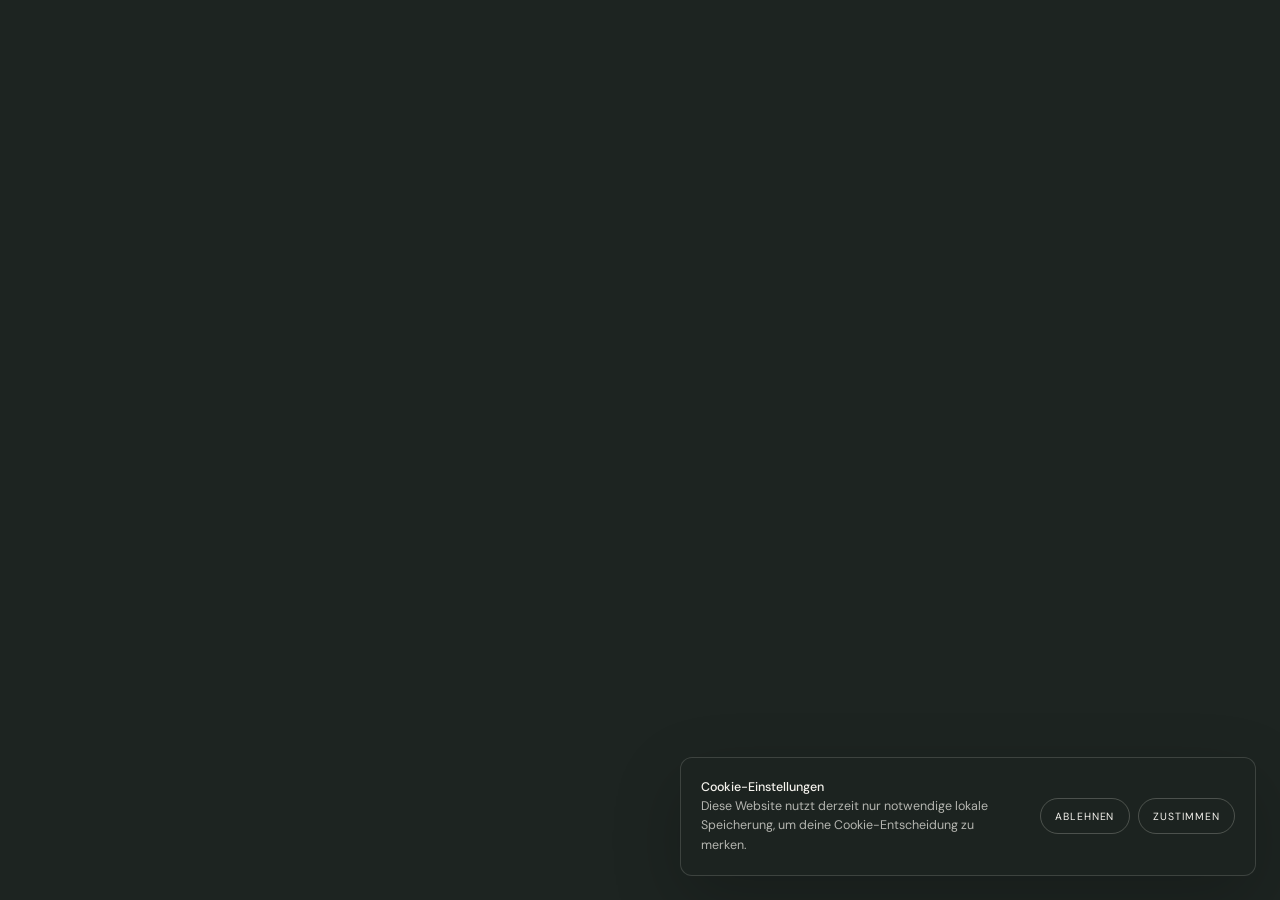
==== index.html @ 91ee0b0b "Publish complete pappenberg.io site" ====
<!DOCTYPE html>
<html lang="de">
<head>
  <meta charset="UTF-8">
  <meta name="viewport" content="width=device-width, initial-scale=1.0">
  <title>Webdesign &amp; digitale Betreuung in Nordhausen | Pappenberg.io</title>
  <meta name="description" content="Stefan Pappenberg unterstützt Unternehmen, Vereine und Selbstständige mit Webdesign, Websitepflege, Gestaltung, Social Media und digitalen Prozessen in Nordhausen und deutschlandweit.">
  <meta name="author" content="Stefan Pappenberg">
  <meta name="robots" content="index, follow, max-image-preview:large, max-snippet:-1, max-video-preview:-1">
  <meta name="theme-color" content="#1d2421">
  <meta name="color-scheme" content="dark">
  <meta name="geo.region" content="DE-TH">
  <meta name="geo.placename" content="Nordhausen">
  <meta name="ICBM" content="51.5056,10.7938">

  <link rel="canonical" href="https://pappenberg.io/">
  <link rel="alternate" hreflang="de-DE" href="https://pappenberg.io/">
  <link rel="alternate" hreflang="x-default" href="https://pappenberg.io/">
  <link rel="icon" href="data:image/svg+xml,%3Csvg xmlns='http://www.w3.org/2000/svg' viewBox='0 0 64 64'%3E%3Crect width='64' height='64' rx='14' fill='%231d2421'/%3E%3Ctext x='32' y='43' text-anchor='middle' font-family='Arial,sans-serif' font-size='31' font-weight='500' fill='%2378a18c'%3E.io%3C/text%3E%3C/svg%3E">

  <meta property="og:type" content="website">
  <meta property="og:url" content="https://pappenberg.io/">
  <meta property="og:title" content="Webdesign &amp; digitale Betreuung in Nordhausen | Pappenberg.io">
  <meta property="og:description" content="Persönliche Unterstützung für Webdesign, Websitepflege, Gestaltung, Social Media und digitale Prozesse.">
  <meta property="og:site_name" content="Pappenberg.io">
  <meta property="og:locale" content="de_DE">

  <meta name="twitter:card" content="summary">
  <meta name="twitter:title" content="Webdesign &amp; digitale Betreuung in Nordhausen | Pappenberg.io">
  <meta name="twitter:description" content="Persönliche Unterstützung für Webdesign, Websitepflege, Gestaltung, Social Media und digitale Prozesse.">

  <script type="application/ld+json">
  {
    "@context": "https://schema.org",
    "@graph": [
      {
        "@type": "WebSite",
        "@id": "https://pappenberg.io/#website",
        "url": "https://pappenberg.io/",
        "name": "Pappenberg.io",
        "alternateName": "Stefan Pappenberg",
        "inLanguage": "de-DE"
      },
      {
        "@type": "ProfessionalService",
        "@id": "https://pappenberg.io/#business",
        "name": "Pappenberg.io",
        "url": "https://pappenberg.io/",
        "email": "stefan.pappenberg@gmail.com",
        "founder": {
          "@type": "Person",
          "name": "Stefan Pappenberg"
        },
        "address": {
          "@type": "PostalAddress",
          "addressLocality": "Nordhausen",
          "addressRegion": "Thüringen",
          "postalCode": "99734",
          "addressCountry": "DE"
        },
        "areaServed": [
          {
            "@type": "City",
            "name": "Nordhausen"
          },
          {
            "@type": "Country",
            "name": "Deutschland"
          }
        ],
        "knowsAbout": [
          "Webdesign",
          "Websitepflege",
          "Visuelle Gestaltung",
          "Social Media",
          "Digitale Prozesse",
          "KI-Workflows"
        ],
        "description": "Persönliche digitale Betreuung für Unternehmen, Vereine und Selbstständige."
      }
    ]
  }
  </script>
  
  <link rel="preconnect" href="https://fonts.googleapis.com">
  <link rel="preconnect" href="https://fonts.gstatic.com" crossorigin>
  <link href="https://fonts.googleapis.com/css2?family=DM+Sans:ital,opsz,wght@0,9..40,300;0,9..40,400;0,9..40,500&family=Poiret+One&display=swap" rel="stylesheet">
  <link rel="stylesheet" href="tooplate-exhibit-style.css?v=20260718-1008">
   
</head>
<body class="is-intro-loading">
  <div class="page-loader" id="js-page-loader" role="status" aria-live="polite" aria-label="Website lädt">
 <svg class="page-loader__mark" viewBox="0 0 120 120" aria-hidden="true">
<circle class="page-loader__dot" cx="38" cy="78" r="3"/>
<path class="page-loader__stroke" d="M52 78V50"/>
<circle class="page-loader__stroke page-loader__stroke--delay" cx="78" cy="64" r="14"/>
</svg>
    <span class="sr-only">Inhalte werden vorbereitet.</span>
  </div>

  <a class="skip-link" href="#main">Zum Hauptinhalt springen</a>

  <nav class="site-nav" aria-label="Hauptnavigation">
    <div class="nav__bar">
      <a href="index.html" class="nav__wordmark" aria-label="Pappenberg.io Startseite">
        <span class="brand-logo"><span class="brand-pappen">pappenberg</span><span class="brand-dot">.io</span></span>
      </a>
     </div>
    
  </nav>

  <header class="site-hero reveal">
    <div class="hero__content">
      <p class="hero__tag">pappenberg.iO · Nordhausen / Harz</p>
      
      <div class="hero__meta">
        <h1 class="hero__count">Kreative. Marketing. Strategien.</h1>
        <p class="hero__seo-copy">Webdesign, Websitepflege, Gestaltung und digitale Betreuung für Unternehmen, Vereine und Selbstständige.</p>
        <div class="hero__rule" aria-hidden="true"></div>
        <div class="build-progress" role="img" aria-label="Die neue Website befindet sich zu 60 Prozent in Arbeit">
          <span class="build-progress__track">
            <span class="build-progress__fill"></span>
            <span class="build-progress__point build-progress__point--start"></span>
            <span class="build-progress__point build-progress__point--now"></span>
            <span class="build-progress__point build-progress__point--end"></span>
          </span>
          <span class="build-progress__message">60 % · Bis bald.</span>
        </div>
        <div class="intro-contact" id="intro-contact">
          <button class="intro-contact__open" type="button" aria-expanded="false" aria-controls="intro-contact-form">Kontakt</button>
          <form class="intro-contact__form" id="intro-contact-form" hidden novalidate>
            <div class="intro-contact__step is-active" data-contact-step>
              <label for="intro-email">E-Mail</label>
              <div class="intro-contact__line">
                <input id="intro-email" name="email" type="email" autocomplete="email" required>
                <button type="button" data-contact-next aria-label="Weiter">→</button>
              </div>
            </div>
            <div class="intro-contact__step" data-contact-step>
              <label for="intro-name">Name</label>
              <div class="intro-contact__line">
                <input id="intro-name" name="name" type="text" autocomplete="name" required>
                <button type="button" data-contact-next aria-label="Weiter">→</button>
              </div>
            </div>
            <div class="intro-contact__step" data-contact-step>
              <label for="intro-message">Kurztext</label>
              <div class="intro-contact__line">
                <textarea id="intro-message" name="message" rows="1" required></textarea>
                <button type="submit" aria-label="E-Mail vorbereiten">→</button>
              </div>
            </div>
          </form>
        </div>
        <nav class="intro-legal" aria-label="Rechtliches">
          <a href="impressum.html">Impressum</a>
          <a href="datenschutz.html">Datenschutz</a>
        </nav>
        
      </div>
      <div class="hero__actions" aria-label="Primäre Aktionen"></div>
    </div>
  
  </header>

  <main id="main">
      
     
   
  </main>

 

  <div class="cookie-banner" id="js-cookie-banner" role="dialog" aria-live="polite" aria-label="Cookie-Hinweis" hidden>
    <div>
      <p class="cookie-banner__title">Cookie-Einstellungen</p>
      <p>Diese Website nutzt derzeit nur notwendige lokale Speicherung, um deine Cookie-Entscheidung zu merken.</p>
    </div>
    <div class="cookie-banner__actions">
      <button class="btn btn--ghost" type="button" id="js-cookie-decline">Ablehnen</button>
      <button class="btn btn--ghost" type="button" id="js-cookie-accept">Zustimmen</button>
    </div>
  </div>

  
 

  <script src="tooplate-exhibit-script.js?v=20260717-0150"></script>
</body>
</html>
---- tooplate-exhibit-style.css ----
:root {
  --background: #f5f3ee;
  --foreground: #1d2421;
  --primary: #78a18c;
  --muted: rgba(245, 243, 238, .7);
  --border: rgba(245, 243, 238, .22);
  --font: "DM Sans", ui-sans-serif, system-ui, sans-serif;
}

*, *::before, *::after { box-sizing: border-box; }

html {
  min-width: 320px;
  scroll-behavior: smooth;
  background: var(--foreground);
  font-family: var(--font);
  -webkit-font-smoothing: antialiased;
  text-rendering: optimizeLegibility;
}

body {
  min-height: 100vh;
  margin: 0;
  overflow-x: hidden;
  color: var(--background);
  background: var(--foreground);
}

body.is-intro-loading { overflow: hidden; }

a { color: inherit; text-decoration: none; }
button { font: inherit; }

::selection { color: var(--foreground); background: var(--primary); }

:focus-visible {
  outline: 2px solid var(--primary);
  outline-offset: 4px;
}

.sr-only {
  position: absolute;
  width: 1px;
  height: 1px;
  padding: 0;
  margin: -1px;
  overflow: hidden;
  clip: rect(0, 0, 0, 0);
  white-space: nowrap;
  border: 0;
}

.skip-link {
  position: fixed;
  top: 1rem;
  left: 1rem;
  z-index: 2000;
  padding: .75rem 1rem;
  transform: translateY(-180%);
  border-radius: 999px;
  color: var(--foreground);
  background: var(--background);
  font-size: .7rem;
  letter-spacing: .1em;
  text-transform: uppercase;
  transition: transform .2s ease;
}

.skip-link:focus { transform: translateY(0); }

.site-nav {
  position: fixed;
  inset: 0 0 auto;
  z-index: 100;
  color: var(--background);
  transition: background .4s ease, backdrop-filter .4s ease;
}

.site-nav.is-scrolled {
  background: rgba(29, 36, 33, .74);
  backdrop-filter: blur(14px);
  -webkit-backdrop-filter: blur(14px);
}

.nav__bar {
  display: flex;
  align-items: center;
  justify-content: space-between;
  width: min(100%, 1400px);
  min-height: 5.25rem;
  margin-inline: auto;
  padding-inline: clamp(1.5rem, 4vw, 3rem);
}

.brand-logo {
  display: inline-flex;
  align-items: baseline;
  font-family: "Poiret One", var(--font);
  font-size: clamp(1.55rem, 3vw, 2.15rem);
  font-weight: 400;
  line-height: 1;
  letter-spacing: -.055em;
}

.brand-dot {
  color: var(--primary);
  font-family: "DM Sans", ui-sans-serif, system-ui, sans-serif;
  margin-left: .06em;
  font-size: 1em;
  font-weight: 500;
  letter-spacing: .025em;
}

.site-hero {
  position: relative;
  isolation: isolate;
  display: flex;
  align-items: flex-end;
  min-height: max(640px, 100svh);
  overflow: hidden;
  background: #1d2421;
}

.site-hero::before {
  content: "";
  position: absolute;
  inset: 0;
  z-index: -1;
  background:
    linear-gradient(180deg, rgba(8, 14, 12, .17) 0%, rgba(8, 14, 12, .25) 48%, rgba(8, 14, 12, .72) 100%),
    linear-gradient(90deg, rgba(8, 14, 12, .22), transparent 65%);
}

.site-hero::after {
  content: "51.50° N / 10.79° E\A Nordhausen · Harz";
  position: absolute;
  top: 6.5rem;
  right: clamp(1.5rem, 4vw, 3rem);
  color: var(--muted);
  font-size: .68rem;
  line-height: 1.7;
  letter-spacing: .1em;
  text-align: right;
  text-transform: uppercase;
  white-space: pre;
}

.hero__content {
  width: min(100%, 1400px);
  margin-inline: auto;
  padding: 0 clamp(1.5rem, 4vw, 3rem) clamp(4.5rem, 9vh, 6rem);
}

.hero__tag {
  margin: 0 0 1.5rem;
  color: var(--muted);
  font-size: .68rem;
  font-weight: 400;
  letter-spacing: .12em;
  text-transform: uppercase;
}

.hero__meta { display: block; }

.hero__count {
  display: block;
  max-width: 10ch;
  margin: 0;
  color: var(--background);
  font-size: clamp(2.8rem, 7.2vw, 6.3rem);
  font-weight: 300;
  line-height: .98;
  letter-spacing: -.045em;
  text-wrap: balance;
}

.hero__count::first-letter { color: inherit; }

.hero__seo-copy {
  max-width: 38rem;
  margin: 1.25rem 0 0;
  color: rgba(245, 243, 238, .66);
  font-size: clamp(.76rem, 1.2vw, .9rem);
  font-weight: 300;
  line-height: 1.6;
  text-wrap: pretty;
}

.hero__rule {
  width: min(30rem, 70vw);
  height: 1px;
  margin-top: 2rem;
  background: linear-gradient(90deg, var(--primary), var(--border));
}

.build-progress {
  width: min(60vw, 56rem);
  margin-top: 1.15rem;
  opacity: 0;
}

.build-progress__track {
  position: relative;
  display: block;
  width: 100%;
  height: 1px;
  background: rgba(245, 243, 238, .2);
  transform: scaleX(0);
  transform-origin: left center;
}

.build-progress__fill {
  position: absolute;
  inset: 0 auto auto 0;
  width: 60%;
  height: 1px;
  background: var(--primary);
  transform: scaleX(0);
  transform-origin: left center;
}

.build-progress__point {
  position: absolute;
  top: 50%;
  width: 5px;
  height: 5px;
  border: 1px solid rgba(245, 243, 238, .45);
  border-radius: 50%;
  background: #1d2421;
  opacity: 0;
  transform: translate(-50%, -50%) scale(.5);
}

.build-progress__point--start { left: 0; }
.build-progress__point--now {
  left: 60%;
  width: 7px;
  height: 7px;
  border-color: var(--primary);
  background: var(--primary);
  box-shadow: 0 0 0 5px rgba(120, 161, 140, .1);
}
.build-progress__point--end { left: 100%; }

.build-progress__message {
  display: block;
  margin-top: .75rem;
  color: rgba(245, 243, 238, .62);
  font-size: .62rem;
  font-weight: 400;
  letter-spacing: .12em;
  text-align: right;
  text-transform: uppercase;
  opacity: 0;
  transform: translateY(4px);
}

body.is-intro-done .build-progress {
  animation: progress-appear .4s .48s ease forwards;
}

body.is-intro-done .build-progress__track {
  animation: progress-spread .9s .52s cubic-bezier(.22, 1, .36, 1) forwards;
}

body.is-intro-done .build-progress__fill {
  animation: progress-spread .6s 1.18s cubic-bezier(.22, 1, .36, 1) forwards;
}

body.is-intro-done .build-progress__point {
  animation: progress-point .28s 1.2s ease forwards;
}

body.is-intro-done .build-progress__point--now {
  animation: progress-point .28s 1.52s ease forwards, progress-pulse 2.4s 1.9s ease-in-out infinite;
}

body.is-intro-done .build-progress__message {
  animation: progress-message .5s 1.72s ease forwards;
}

@keyframes progress-appear {
  to { opacity: 1; }
}

@keyframes progress-spread {
  to { transform: scaleX(1); }
}

@keyframes progress-point {
  to { opacity: 1; transform: translate(-50%, -50%) scale(1); }
}

@keyframes progress-pulse {
  0%, 100% { box-shadow: 0 0 0 4px rgba(120, 161, 140, .08); }
  50% { box-shadow: 0 0 0 8px rgba(120, 161, 140, .16); }
}

@keyframes progress-message {
  to { opacity: 1; transform: translateY(0); }
}

.intro-contact {
  position: relative;
  width: min(60vw, 56rem);
  min-height: 3.4rem;
  margin-top: 1.25rem;
  opacity: 0;
}

body.is-intro-done .intro-contact {
  animation: progress-appear .45s 2s ease forwards;
}

.intro-contact__open {
  position: absolute;
  top: 0;
  left: 0;
  padding: 0 0 .25rem;
  border: 0;
  border-bottom: 1px solid rgba(245, 243, 238, .35);
  color: rgba(245, 243, 238, .7);
  background: transparent;
  font-size: .62rem;
  letter-spacing: .12em;
  text-transform: uppercase;
  cursor: pointer;
}

.intro-contact__open:hover { color: var(--background); border-color: var(--primary); }
.intro-contact__open[aria-expanded="true"] { display: none; }
.intro-contact__form[hidden] { display: none; }

.intro-contact__form {
  position: absolute;
  top: 0;
  left: 0;
  width: min(25rem, 100%);
  height: 3.4rem;
  padding: .55rem .75rem .45rem;
  overflow: hidden;
  background: transparent;
  transform-origin: left top;
  clip-path: inset(0 100% 100% 0);
}

.intro-contact__form.is-unfolding {
  animation:
    contact-unfold .72s cubic-bezier(.22, 1, .36, 1) forwards,
    contact-background-in .55s ease .72s forwards;
}

.intro-contact__step {
  display: none;
  opacity: 0;
  transform: translateY(6px);
}

.intro-contact__step.is-active {
  display: block;
  animation: contact-step-in .32s ease forwards;
}

.intro-contact__step label {
  display: block;
  margin-bottom: .35rem;
  color: rgba(245, 243, 238, .52);
  font-size: .58rem;
  letter-spacing: .12em;
  text-transform: uppercase;
}

.intro-contact__line {
  display: grid;
  grid-template-columns: minmax(0, 1fr) auto;
  align-items: end;
  gap: .75rem;
  border-bottom: 1px solid rgba(245, 243, 238, .32);
}

.intro-contact input,
.intro-contact textarea {
  width: 100%;
  min-height: 2rem;
  padding: .2rem 0 .45rem;
  border: 0;
  outline: 0;
  color: var(--background);
  background: transparent;
  font: 300 .85rem/1.35 var(--font);
  resize: none;
}

.intro-contact input:focus,
.intro-contact textarea:focus { box-shadow: 0 1px 0 var(--primary); }

.intro-contact__line button {
  position: relative;
  z-index: 2;
  display: grid;
  place-items: center;
  min-width: 44px;
  min-height: 44px;
  margin: -.35rem -.35rem -.15rem 0;
  padding: 0;
  border: 0;
  color: var(--primary);
  background: transparent;
  font-size: 1rem;
  cursor: pointer;
  touch-action: manipulation;
  -webkit-tap-highlight-color: transparent;
}

.intro-contact__line button:active { transform: scale(.9); }

.intro-contact__step.is-invalid .intro-contact__line { border-color: rgba(218, 118, 108, .8); }

@keyframes contact-step-in {
  to { opacity: 1; transform: translateY(0); }
}

@keyframes contact-unfold {
  0% {
    opacity: 1;
    clip-path: inset(0 100% 100% 0);
  }
  55% {
    opacity: 1;
    clip-path: inset(0 0 100% 0);
  }
  100% {
    opacity: 1;
    clip-path: inset(0);
  }
}

@keyframes contact-background-in {
  from { background-color: transparent; }
  to { background-color: #232323; }
}

.intro-legal {
  display: flex;
  gap: 1.25rem;
  margin-top: 1rem;
  color: rgba(245, 243, 238, .42);
  font-size: .55rem;
  letter-spacing: .1em;
  text-transform: uppercase;
  opacity: 0;
}

body.is-intro-done .intro-legal {
  animation: progress-appear .45s 2.15s ease forwards;
}

.intro-legal a:hover { color: var(--background); }

.hero__actions { display: none; }
main { display: none; }

.legal-page {
  min-height: 100vh;
  color: var(--background);
  background: #1d2421;
}

.legal-page .site-nav {
  opacity: 1 !important;
  pointer-events: auto !important;
  background: rgba(29, 36, 33, .9);
  backdrop-filter: blur(14px);
  -webkit-backdrop-filter: blur(14px);
}

.legal-page .legal-nav__back {
  color: rgba(245, 243, 238, .62);
  font-size: .62rem;
  letter-spacing: .12em;
  text-transform: uppercase;
}

.legal-page .legal-nav__back:hover { color: var(--background); }

.legal-page .legal-main {
  display: block;
  width: min(100% - 3rem, 48rem);
  margin-inline: auto;
  padding: 9rem 0 5rem;
}

.legal-eyebrow {
  margin: 0 0 1.25rem;
  color: var(--primary);
  font-size: .65rem;
  letter-spacing: .14em;
  text-transform: uppercase;
}

.legal-main h1 {
  margin: 0 0 4rem;
  font-size: clamp(2.7rem, 8vw, 5rem);
  font-weight: 300;
  line-height: 1;
  letter-spacing: -.045em;
}

.legal-main section {
  padding: 1.75rem 0;
  border-top: 1px solid rgba(245, 243, 238, .14);
}

.legal-main h2 {
  margin: 0 0 .85rem;
  color: var(--background);
  font-size: .72rem;
  font-weight: 500;
  letter-spacing: .1em;
  text-transform: uppercase;
}

.legal-main p {
  margin: 0 0 .8rem;
  color: rgba(245, 243, 238, .68);
  font-size: .9rem;
  font-weight: 300;
  line-height: 1.75;
}

.legal-main p:last-child { margin-bottom: 0; }
.legal-main a {
  color: var(--background);
  text-decoration: underline;
  text-decoration-color: rgba(120, 161, 140, .6);
  text-underline-offset: .2em;
}

.legal-main a:hover { color: var(--primary); }

.legal-footer {
  display: flex;
  justify-content: space-between;
  gap: 1rem;
  margin-top: 3rem;
  padding-top: 1.5rem;
  border-top: 1px solid rgba(245, 243, 238, .14);
  color: rgba(245, 243, 238, .44);
  font-size: .6rem;
  letter-spacing: .1em;
  text-transform: uppercase;
}

.page-loader {
  position: fixed;
  inset: 0;
  z-index: 1200;
  display: grid;
  place-items: center;
  background: #1d2421;
  opacity: 1;
  visibility: visible;
  transition: opacity .55s ease, visibility .55s ease;
}

.page-loader__mark {
  width: clamp(6rem, 18vw, 9rem);
  color: var(--primary);
  filter: drop-shadow(0 0 28px rgba(120, 161, 140, .28));
}

.page-loader__orbit,
.page-loader__stroke {
  fill: none;
  stroke: currentColor;
  stroke-width: 5;
  stroke-linecap: round;
}

.page-loader__orbit { opacity: .25; }

.page-loader__dot {
  fill: currentColor;
  transform-box: fill-box;
  transform-origin: center;
  animation: dot-hops-onto-i 1s linear .08s both;
}

@keyframes dot-hops-onto-i {
  0% { transform: translate(0, 0) scale(1); }
  34% { transform: translate(4px, -13px) scale(1.08, .92); }
  60% { transform: translate(8px, 0) scale(.94, 1.08); }
  79% { transform: translate(12px, -23px) scale(1.08, .92); }
  92% { transform: translate(14px, -38px) scale(.94, 1.08); }
  100% { transform: translate(14px, -36px) scale(1); }
}

body.is-intro-sharpening .page-loader,
body.is-intro-done .page-loader {
  opacity: 0;
  visibility: hidden;
}

body:not(.is-intro-done) .site-nav,
body:not(.is-intro-done) .site-hero { opacity: 0; }

body.is-intro-done .site-nav { animation: enter .8s ease both; }
body.is-intro-done .hero__content { animation: enter .9s .08s ease both; }

@keyframes enter {
  from { opacity: 0; transform: translateY(12px); }
  to { opacity: 1; transform: translateY(0); }
}

.cookie-banner {
  position: fixed;
  z-index: 500;
  right: 1.5rem;
  bottom: 1.5rem;
  display: grid;
  grid-template-columns: minmax(0, 1fr) auto;
  gap: 1.5rem;
  width: min(36rem, calc(100% - 3rem));
  padding: 1.25rem;
  border: 1px solid rgba(245, 243, 238, .15);
  border-radius: .75rem;
  color: var(--background);
  background: rgba(29, 36, 33, .9);
  box-shadow: 0 24px 70px rgba(0, 0, 0, .2);
  backdrop-filter: blur(16px);
}

.cookie-banner[hidden] { display: none; }
.cookie-banner p { margin: 0; font-size: .78rem; line-height: 1.55; color: var(--muted); }
.cookie-banner__title { color: var(--background) !important; font-weight: 500; }
.cookie-banner__actions { display: flex; align-items: center; gap: .5rem; }
.btn {
  padding: .65rem .9rem;
  border: 1px solid var(--border);
  border-radius: 999px;
  color: var(--background);
  background: transparent;
  font-size: .65rem;
  letter-spacing: .09em;
  text-transform: uppercase;
  cursor: pointer;
}
.btn:hover { color: var(--foreground); border-color: var(--primary); background: var(--primary); }

@media (max-width: 640px) {
  .site-hero { background-position: 52% center; }
  .site-hero::after { display: none; }
  .hero__content { padding-bottom: 3.5rem; }
  .hero__count { font-size: clamp(2.7rem, 14vw, 4.4rem); }
  .cookie-banner { grid-template-columns: 1fr; }
  .build-progress { width: 82vw; }
  .intro-contact { width: 82vw; }
}

@media (prefers-reduced-motion: reduce) {
  *, *::before, *::after { scroll-behavior: auto !important; animation: none !important; transition-duration: .01ms !important; }
}
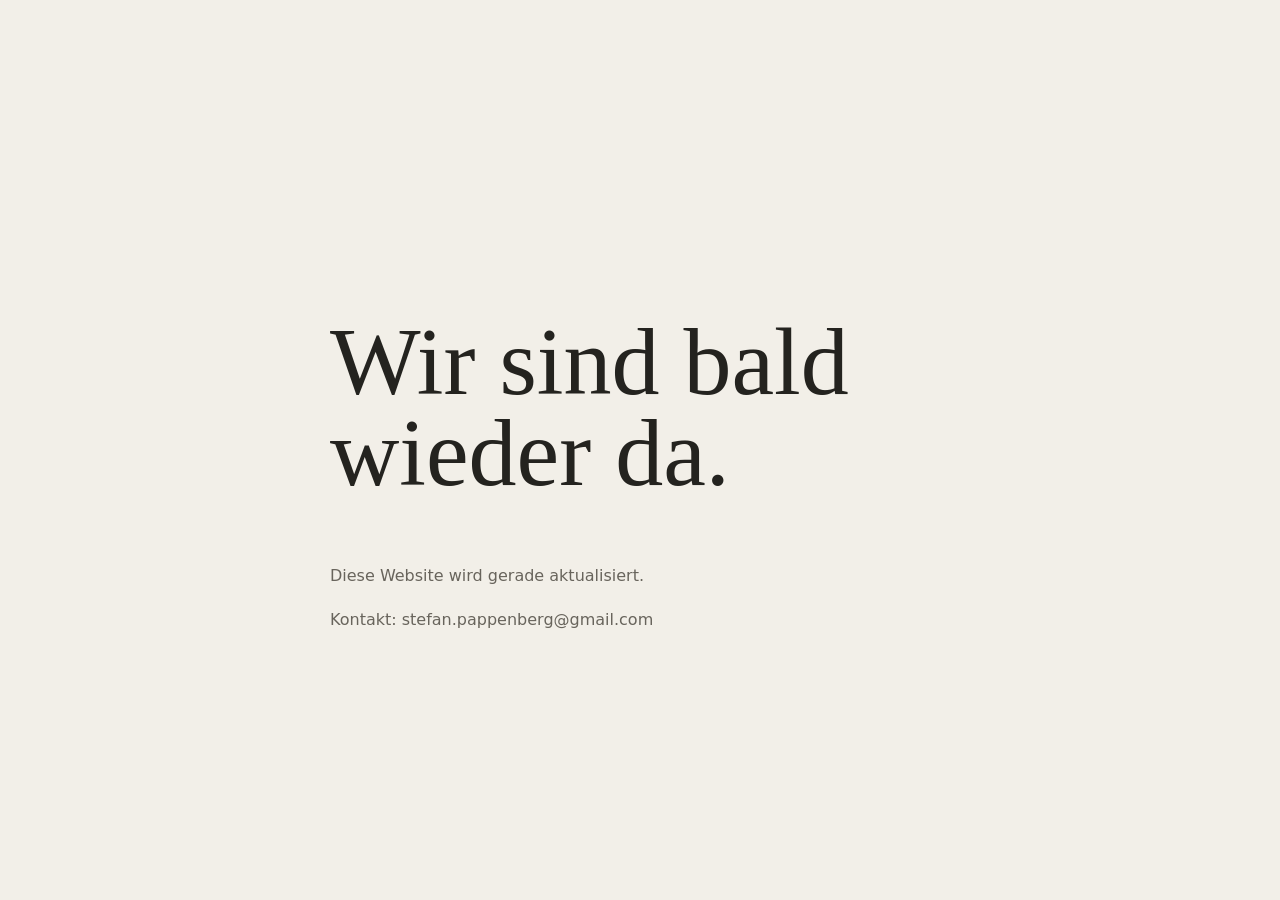
==== commit eb449086: "Startseite umschalten: Wartungsseite" ====
--- a/index.html
+++ b/index.html
@@ -1,190 +1,13 @@
-<!DOCTYPE html>
-<html lang="de">
-<head>
-  <meta charset="UTF-8">
-  <meta name="viewport" content="width=device-width, initial-scale=1.0">
-  <title>Webdesign &amp; digitale Betreuung in Nordhausen | Pappenberg.io</title>
-  <meta name="description" content="Stefan Pappenberg unterstützt Unternehmen, Vereine und Selbstständige mit Webdesign, Websitepflege, Gestaltung, Social Media und digitalen Prozessen in Nordhausen und deutschlandweit.">
-  <meta name="author" content="Stefan Pappenberg">
-  <meta name="robots" content="index, follow, max-image-preview:large, max-snippet:-1, max-video-preview:-1">
-  <meta name="theme-color" content="#1d2421">
-  <meta name="color-scheme" content="dark">
-  <meta name="geo.region" content="DE-TH">
-  <meta name="geo.placename" content="Nordhausen">
-  <meta name="ICBM" content="51.5056,10.7938">
-
-  <link rel="canonical" href="https://pappenberg.io/">
-  <link rel="alternate" hreflang="de-DE" href="https://pappenberg.io/">
-  <link rel="alternate" hreflang="x-default" href="https://pappenberg.io/">
-  <link rel="icon" href="data:image/svg+xml,%3Csvg xmlns='http://www.w3.org/2000/svg' viewBox='0 0 64 64'%3E%3Crect width='64' height='64' rx='14' fill='%231d2421'/%3E%3Ctext x='32' y='43' text-anchor='middle' font-family='Arial,sans-serif' font-size='31' font-weight='500' fill='%2378a18c'%3E.io%3C/text%3E%3C/svg%3E">
-
-  <meta property="og:type" content="website">
-  <meta property="og:url" content="https://pappenberg.io/">
-  <meta property="og:title" content="Webdesign &amp; digitale Betreuung in Nordhausen | Pappenberg.io">
-  <meta property="og:description" content="Persönliche Unterstützung für Webdesign, Websitepflege, Gestaltung, Social Media und digitale Prozesse.">
-  <meta property="og:site_name" content="Pappenberg.io">
-  <meta property="og:locale" content="de_DE">
-
-  <meta name="twitter:card" content="summary">
-  <meta name="twitter:title" content="Webdesign &amp; digitale Betreuung in Nordhausen | Pappenberg.io">
-  <meta name="twitter:description" content="Persönliche Unterstützung für Webdesign, Websitepflege, Gestaltung, Social Media und digitale Prozesse.">
-
-  <script type="application/ld+json">
-  {
-    "@context": "https://schema.org",
-    "@graph": [
-      {
-        "@type": "WebSite",
-        "@id": "https://pappenberg.io/#website",
-        "url": "https://pappenberg.io/",
-        "name": "Pappenberg.io",
-        "alternateName": "Stefan Pappenberg",
-        "inLanguage": "de-DE"
-      },
-      {
-        "@type": "ProfessionalService",
-        "@id": "https://pappenberg.io/#business",
-        "name": "Pappenberg.io",
-        "url": "https://pappenberg.io/",
-        "email": "stefan.pappenberg@gmail.com",
-        "founder": {
-          "@type": "Person",
-          "name": "Stefan Pappenberg"
-        },
-        "address": {
-          "@type": "PostalAddress",
-          "addressLocality": "Nordhausen",
-          "addressRegion": "Thüringen",
-          "postalCode": "99734",
-          "addressCountry": "DE"
-        },
-        "areaServed": [
-          {
-            "@type": "City",
-            "name": "Nordhausen"
-          },
-          {
-            "@type": "Country",
-            "name": "Deutschland"
-          }
-        ],
-        "knowsAbout": [
-          "Webdesign",
-          "Websitepflege",
-          "Visuelle Gestaltung",
-          "Social Media",
-          "Digitale Prozesse",
-          "KI-Workflows"
-        ],
-        "description": "Persönliche digitale Betreuung für Unternehmen, Vereine und Selbstständige."
-      }
-    ]
-  }
-  </script>
-  
-  <link rel="preconnect" href="https://fonts.googleapis.com">
-  <link rel="preconnect" href="https://fonts.gstatic.com" crossorigin>
-  <link href="https://fonts.googleapis.com/css2?family=DM+Sans:ital,opsz,wght@0,9..40,300;0,9..40,400;0,9..40,500&family=Poiret+One&display=swap" rel="stylesheet">
-  <link rel="stylesheet" href="tooplate-exhibit-style.css?v=20260718-1008">
-   
-</head>
-<body class="is-intro-loading">
-  <div class="page-loader" id="js-page-loader" role="status" aria-live="polite" aria-label="Website lädt">
- <svg class="page-loader__mark" viewBox="0 0 120 120" aria-hidden="true">
-<circle class="page-loader__dot" cx="38" cy="78" r="3"/>
-<path class="page-loader__stroke" d="M52 78V50"/>
-<circle class="page-loader__stroke page-loader__stroke--delay" cx="78" cy="64" r="14"/>
-</svg>
-    <span class="sr-only">Inhalte werden vorbereitet.</span>
-  </div>
-
-  <a class="skip-link" href="#main">Zum Hauptinhalt springen</a>
-
-  <nav class="site-nav" aria-label="Hauptnavigation">
-    <div class="nav__bar">
-      <a href="index.html" class="nav__wordmark" aria-label="Pappenberg.io Startseite">
-        <span class="brand-logo"><span class="brand-pappen">pappenberg</span><span class="brand-dot">.io</span></span>
-      </a>
-     </div>
-    
-  </nav>
-
-  <header class="site-hero reveal">
-    <div class="hero__content">
-      <p class="hero__tag">pappenberg.iO · Nordhausen / Harz</p>
-      
-      <div class="hero__meta">
-        <h1 class="hero__count">Kreative. Marketing. Strategien.</h1>
-        <p class="hero__seo-copy">Webdesign, Websitepflege, Gestaltung und digitale Betreuung für Unternehmen, Vereine und Selbstständige.</p>
-        <div class="hero__rule" aria-hidden="true"></div>
-        <div class="build-progress" role="img" aria-label="Die neue Website befindet sich zu 60 Prozent in Arbeit">
-          <span class="build-progress__track">
-            <span class="build-progress__fill"></span>
-            <span class="build-progress__point build-progress__point--start"></span>
-            <span class="build-progress__point build-progress__point--now"></span>
-            <span class="build-progress__point build-progress__point--end"></span>
-          </span>
-          <span class="build-progress__message">60 % · Bis bald.</span>
-        </div>
-        <div class="intro-contact" id="intro-contact">
-          <button class="intro-contact__open" type="button" aria-expanded="false" aria-controls="intro-contact-form">Kontakt</button>
-          <form class="intro-contact__form" id="intro-contact-form" hidden novalidate>
-            <div class="intro-contact__step is-active" data-contact-step>
-              <label for="intro-email">E-Mail</label>
-              <div class="intro-contact__line">
-                <input id="intro-email" name="email" type="email" autocomplete="email" required>
-                <button type="button" data-contact-next aria-label="Weiter">→</button>
-              </div>
-            </div>
-            <div class="intro-contact__step" data-contact-step>
-              <label for="intro-name">Name</label>
-              <div class="intro-contact__line">
-                <input id="intro-name" name="name" type="text" autocomplete="name" required>
-                <button type="button" data-contact-next aria-label="Weiter">→</button>
-              </div>
-            </div>
-            <div class="intro-contact__step" data-contact-step>
-              <label for="intro-message">Kurztext</label>
-              <div class="intro-contact__line">
-                <textarea id="intro-message" name="message" rows="1" required></textarea>
-                <button type="submit" aria-label="E-Mail vorbereiten">→</button>
-              </div>
-            </div>
-          </form>
-        </div>
-        <nav class="intro-legal" aria-label="Rechtliches">
-          <a href="impressum.html">Impressum</a>
-          <a href="datenschutz.html">Datenschutz</a>
-        </nav>
-        
-      </div>
-      <div class="hero__actions" aria-label="Primäre Aktionen"></div>
-    </div>
-  
-  </header>
-
-  <main id="main">
-      
-     
-   
-  </main>
-
- 
-
-  <div class="cookie-banner" id="js-cookie-banner" role="dialog" aria-live="polite" aria-label="Cookie-Hinweis" hidden>
-    <div>
-      <p class="cookie-banner__title">Cookie-Einstellungen</p>
-      <p>Diese Website nutzt derzeit nur notwendige lokale Speicherung, um deine Cookie-Entscheidung zu merken.</p>
-    </div>
-    <div class="cookie-banner__actions">
-      <button class="btn btn--ghost" type="button" id="js-cookie-decline">Ablehnen</button>
-      <button class="btn btn--ghost" type="button" id="js-cookie-accept">Zustimmen</button>
-    </div>
-  </div>
-
-  
- 
-
-  <script src="tooplate-exhibit-script.js?v=20260717-0150"></script>
-</body>
-</html>
+<!doctype html>
+<html lang="de"><head><meta charset="utf-8">
+<meta name="viewport" content="width=device-width,initial-scale=1">
+<meta name="robots" content="noindex">
+<title>Pappenberg.io – Wartung</title>
+<style>
+body{min-height:100vh;margin:0;display:grid;place-items:center;font-family:system-ui;background:#f2efe8;color:#24231f}
+main{width:min(620px,calc(100% - 48px))}
+h1{font:400 clamp(3rem,8vw,6rem)/.95 Georgia,serif}
+p{max-width:44rem;line-height:1.7;color:#68645c}
+</style></head><body><main><h1>Wir sind bald wieder da.</h1>
+<p>Diese Website wird gerade aktualisiert.</p>
+<p>Kontakt: stefan.pappenberg@gmail.com</p></main></body></html>
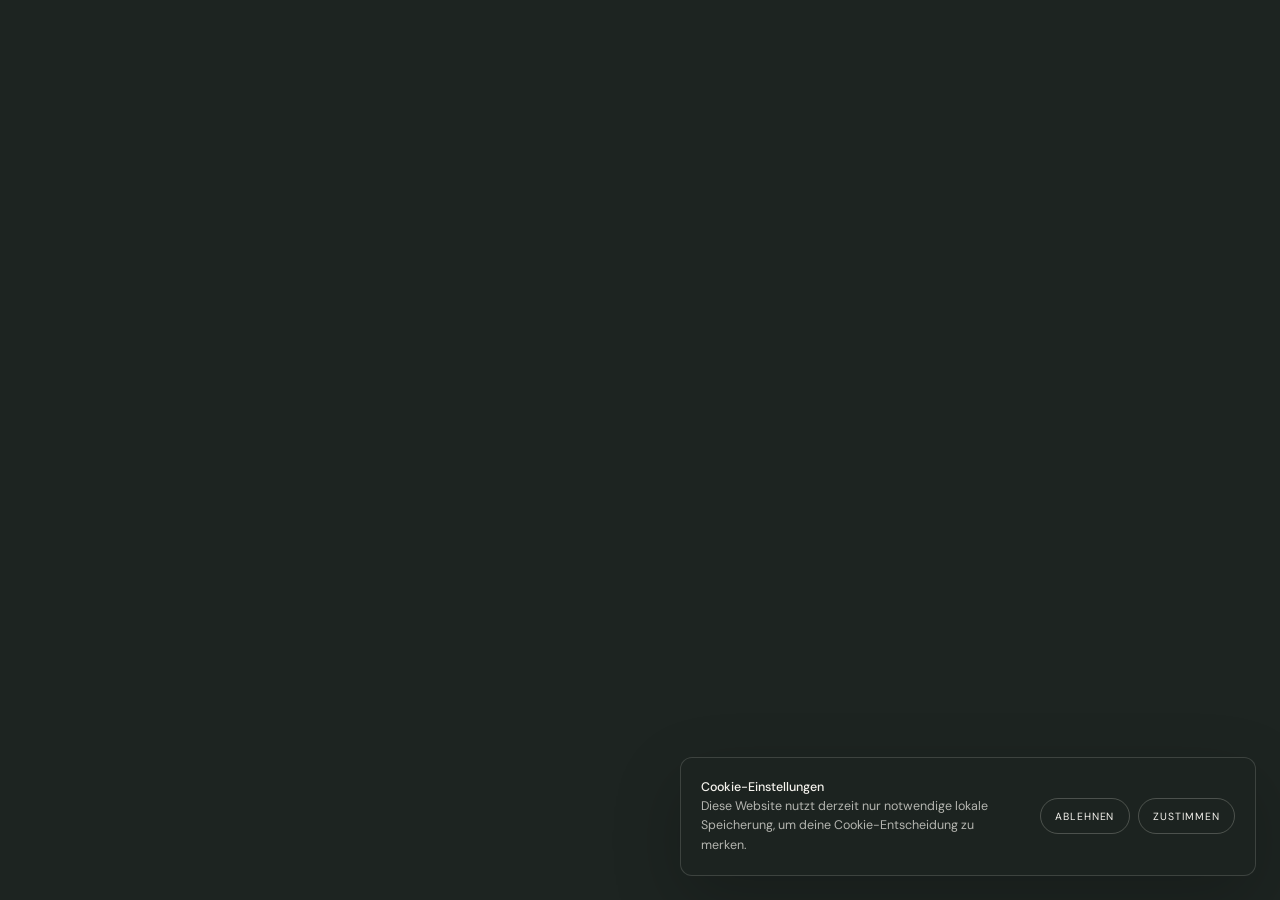
==== commit a8fe651e: "Startseite umschalten: Introseite" ====
--- a/index.html
+++ b/index.html
@@ -1,13 +1,190 @@
-<!doctype html>
-<html lang="de"><head><meta charset="utf-8">
-<meta name="viewport" content="width=device-width,initial-scale=1">
-<meta name="robots" content="noindex">
-<title>Pappenberg.io – Wartung</title>
-<style>
-body{min-height:100vh;margin:0;display:grid;place-items:center;font-family:system-ui;background:#f2efe8;color:#24231f}
-main{width:min(620px,calc(100% - 48px))}
-h1{font:400 clamp(3rem,8vw,6rem)/.95 Georgia,serif}
-p{max-width:44rem;line-height:1.7;color:#68645c}
-</style></head><body><main><h1>Wir sind bald wieder da.</h1>
-<p>Diese Website wird gerade aktualisiert.</p>
-<p>Kontakt: stefan.pappenberg@gmail.com</p></main></body></html>+<!DOCTYPE html>
+<html lang="de">
+<head>
+  <meta charset="UTF-8">
+  <meta name="viewport" content="width=device-width, initial-scale=1.0">
+  <title>Webdesign &amp; digitale Betreuung in Nordhausen | Pappenberg.io</title>
+  <meta name="description" content="Stefan Pappenberg unterstützt Unternehmen, Vereine und Selbstständige mit Webdesign, Websitepflege, Gestaltung, Social Media und digitalen Prozessen in Nordhausen und deutschlandweit.">
+  <meta name="author" content="Stefan Pappenberg">
+  <meta name="robots" content="index, follow, max-image-preview:large, max-snippet:-1, max-video-preview:-1">
+  <meta name="theme-color" content="#1d2421">
+  <meta name="color-scheme" content="dark">
+  <meta name="geo.region" content="DE-TH">
+  <meta name="geo.placename" content="Nordhausen">
+  <meta name="ICBM" content="51.5056,10.7938">
+
+  <link rel="canonical" href="https://pappenberg.io/">
+  <link rel="alternate" hreflang="de-DE" href="https://pappenberg.io/">
+  <link rel="alternate" hreflang="x-default" href="https://pappenberg.io/">
+  <link rel="icon" href="data:image/svg+xml,%3Csvg xmlns='http://www.w3.org/2000/svg' viewBox='0 0 64 64'%3E%3Crect width='64' height='64' rx='14' fill='%231d2421'/%3E%3Ctext x='32' y='43' text-anchor='middle' font-family='Arial,sans-serif' font-size='31' font-weight='500' fill='%2378a18c'%3E.io%3C/text%3E%3C/svg%3E">
+
+  <meta property="og:type" content="website">
+  <meta property="og:url" content="https://pappenberg.io/">
+  <meta property="og:title" content="Webdesign &amp; digitale Betreuung in Nordhausen | Pappenberg.io">
+  <meta property="og:description" content="Persönliche Unterstützung für Webdesign, Websitepflege, Gestaltung, Social Media und digitale Prozesse.">
+  <meta property="og:site_name" content="Pappenberg.io">
+  <meta property="og:locale" content="de_DE">
+
+  <meta name="twitter:card" content="summary">
+  <meta name="twitter:title" content="Webdesign &amp; digitale Betreuung in Nordhausen | Pappenberg.io">
+  <meta name="twitter:description" content="Persönliche Unterstützung für Webdesign, Websitepflege, Gestaltung, Social Media und digitale Prozesse.">
+
+  <script type="application/ld+json">
+  {
+    "@context": "https://schema.org",
+    "@graph": [
+      {
+        "@type": "WebSite",
+        "@id": "https://pappenberg.io/#website",
+        "url": "https://pappenberg.io/",
+        "name": "Pappenberg.io",
+        "alternateName": "Stefan Pappenberg",
+        "inLanguage": "de-DE"
+      },
+      {
+        "@type": "ProfessionalService",
+        "@id": "https://pappenberg.io/#business",
+        "name": "Pappenberg.io",
+        "url": "https://pappenberg.io/",
+        "email": "stefan.pappenberg@gmail.com",
+        "founder": {
+          "@type": "Person",
+          "name": "Stefan Pappenberg"
+        },
+        "address": {
+          "@type": "PostalAddress",
+          "addressLocality": "Nordhausen",
+          "addressRegion": "Thüringen",
+          "postalCode": "99734",
+          "addressCountry": "DE"
+        },
+        "areaServed": [
+          {
+            "@type": "City",
+            "name": "Nordhausen"
+          },
+          {
+            "@type": "Country",
+            "name": "Deutschland"
+          }
+        ],
+        "knowsAbout": [
+          "Webdesign",
+          "Websitepflege",
+          "Visuelle Gestaltung",
+          "Social Media",
+          "Digitale Prozesse",
+          "KI-Workflows"
+        ],
+        "description": "Persönliche digitale Betreuung für Unternehmen, Vereine und Selbstständige."
+      }
+    ]
+  }
+  </script>
+  
+  <link rel="preconnect" href="https://fonts.googleapis.com">
+  <link rel="preconnect" href="https://fonts.gstatic.com" crossorigin>
+  <link href="https://fonts.googleapis.com/css2?family=DM+Sans:ital,opsz,wght@0,9..40,300;0,9..40,400;0,9..40,500&family=Poiret+One&display=swap" rel="stylesheet">
+  <link rel="stylesheet" href="tooplate-exhibit-style.css?v=20260718-1008">
+   
+</head>
+<body class="is-intro-loading">
+  <div class="page-loader" id="js-page-loader" role="status" aria-live="polite" aria-label="Website lädt">
+ <svg class="page-loader__mark" viewBox="0 0 120 120" aria-hidden="true">
+<circle class="page-loader__dot" cx="38" cy="78" r="3"/>
+<path class="page-loader__stroke" d="M52 78V50"/>
+<circle class="page-loader__stroke page-loader__stroke--delay" cx="78" cy="64" r="14"/>
+</svg>
+    <span class="sr-only">Inhalte werden vorbereitet.</span>
+  </div>
+
+  <a class="skip-link" href="#main">Zum Hauptinhalt springen</a>
+
+  <nav class="site-nav" aria-label="Hauptnavigation">
+    <div class="nav__bar">
+      <a href="index.html" class="nav__wordmark" aria-label="Pappenberg.io Startseite">
+        <span class="brand-logo"><span class="brand-pappen">pappenberg</span><span class="brand-dot">.io</span></span>
+      </a>
+     </div>
+    
+  </nav>
+
+  <header class="site-hero reveal">
+    <div class="hero__content">
+      <p class="hero__tag">pappenberg.iO · Nordhausen / Harz</p>
+      
+      <div class="hero__meta">
+        <h1 class="hero__count">Kreative. Marketing. Strategien.</h1>
+        <p class="hero__seo-copy">Webdesign, Websitepflege, Gestaltung und digitale Betreuung für Unternehmen, Vereine und Selbstständige.</p>
+        <div class="hero__rule" aria-hidden="true"></div>
+        <div class="build-progress" role="img" aria-label="Die neue Website befindet sich zu 60 Prozent in Arbeit">
+          <span class="build-progress__track">
+            <span class="build-progress__fill"></span>
+            <span class="build-progress__point build-progress__point--start"></span>
+            <span class="build-progress__point build-progress__point--now"></span>
+            <span class="build-progress__point build-progress__point--end"></span>
+          </span>
+          <span class="build-progress__message">60 % · Bis bald.</span>
+        </div>
+        <div class="intro-contact" id="intro-contact">
+          <button class="intro-contact__open" type="button" aria-expanded="false" aria-controls="intro-contact-form">Kontakt</button>
+          <form class="intro-contact__form" id="intro-contact-form" hidden novalidate>
+            <div class="intro-contact__step is-active" data-contact-step>
+              <label for="intro-email">E-Mail</label>
+              <div class="intro-contact__line">
+                <input id="intro-email" name="email" type="email" autocomplete="email" required>
+                <button type="button" data-contact-next aria-label="Weiter">→</button>
+              </div>
+            </div>
+            <div class="intro-contact__step" data-contact-step>
+              <label for="intro-name">Name</label>
+              <div class="intro-contact__line">
+                <input id="intro-name" name="name" type="text" autocomplete="name" required>
+                <button type="button" data-contact-next aria-label="Weiter">→</button>
+              </div>
+            </div>
+            <div class="intro-contact__step" data-contact-step>
+              <label for="intro-message">Kurztext</label>
+              <div class="intro-contact__line">
+                <textarea id="intro-message" name="message" rows="1" required></textarea>
+                <button type="submit" aria-label="E-Mail vorbereiten">→</button>
+              </div>
+            </div>
+          </form>
+        </div>
+        <nav class="intro-legal" aria-label="Rechtliches">
+          <a href="impressum.html">Impressum</a>
+          <a href="datenschutz.html">Datenschutz</a>
+        </nav>
+        
+      </div>
+      <div class="hero__actions" aria-label="Primäre Aktionen"></div>
+    </div>
+  
+  </header>
+
+  <main id="main">
+      
+     
+   
+  </main>
+
+ 
+
+  <div class="cookie-banner" id="js-cookie-banner" role="dialog" aria-live="polite" aria-label="Cookie-Hinweis" hidden>
+    <div>
+      <p class="cookie-banner__title">Cookie-Einstellungen</p>
+      <p>Diese Website nutzt derzeit nur notwendige lokale Speicherung, um deine Cookie-Entscheidung zu merken.</p>
+    </div>
+    <div class="cookie-banner__actions">
+      <button class="btn btn--ghost" type="button" id="js-cookie-decline">Ablehnen</button>
+      <button class="btn btn--ghost" type="button" id="js-cookie-accept">Zustimmen</button>
+    </div>
+  </div>
+
+  
+ 
+
+  <script src="tooplate-exhibit-script.js?v=20260717-0150"></script>
+</body>
+</html>
--- a/tooplate-exhibit-style.css
+++ b/tooplate-exhibit-style.css
@@ -0,0 +1,662 @@
+:root {
+  --background: #f5f3ee;
+  --foreground: #1d2421;
+  --primary: #78a18c;
+  --muted: rgba(245, 243, 238, .7);
+  --border: rgba(245, 243, 238, .22);
+  --font: "DM Sans", ui-sans-serif, system-ui, sans-serif;
+}
+
+*, *::before, *::after { box-sizing: border-box; }
+
+html {
+  min-width: 320px;
+  scroll-behavior: smooth;
+  background: var(--foreground);
+  font-family: var(--font);
+  -webkit-font-smoothing: antialiased;
+  text-rendering: optimizeLegibility;
+}
+
+body {
+  min-height: 100vh;
+  margin: 0;
+  overflow-x: hidden;
+  color: var(--background);
+  background: var(--foreground);
+}
+
+body.is-intro-loading { overflow: hidden; }
+
+a { color: inherit; text-decoration: none; }
+button { font: inherit; }
+
+::selection { color: var(--foreground); background: var(--primary); }
+
+:focus-visible {
+  outline: 2px solid var(--primary);
+  outline-offset: 4px;
+}
+
+.sr-only {
+  position: absolute;
+  width: 1px;
+  height: 1px;
+  padding: 0;
+  margin: -1px;
+  overflow: hidden;
+  clip: rect(0, 0, 0, 0);
+  white-space: nowrap;
+  border: 0;
+}
+
+.skip-link {
+  position: fixed;
+  top: 1rem;
+  left: 1rem;
+  z-index: 2000;
+  padding: .75rem 1rem;
+  transform: translateY(-180%);
+  border-radius: 999px;
+  color: var(--foreground);
+  background: var(--background);
+  font-size: .7rem;
+  letter-spacing: .1em;
+  text-transform: uppercase;
+  transition: transform .2s ease;
+}
+
+.skip-link:focus { transform: translateY(0); }
+
+.site-nav {
+  position: fixed;
+  inset: 0 0 auto;
+  z-index: 100;
+  color: var(--background);
+  transition: background .4s ease, backdrop-filter .4s ease;
+}
+
+.site-nav.is-scrolled {
+  background: rgba(29, 36, 33, .74);
+  backdrop-filter: blur(14px);
+  -webkit-backdrop-filter: blur(14px);
+}
+
+.nav__bar {
+  display: flex;
+  align-items: center;
+  justify-content: space-between;
+  width: min(100%, 1400px);
+  min-height: 5.25rem;
+  margin-inline: auto;
+  padding-inline: clamp(1.5rem, 4vw, 3rem);
+}
+
+.brand-logo {
+  display: inline-flex;
+  align-items: baseline;
+  font-family: "Poiret One", var(--font);
+  font-size: clamp(1.55rem, 3vw, 2.15rem);
+  font-weight: 400;
+  line-height: 1;
+  letter-spacing: -.055em;
+}
+
+.brand-dot {
+  color: var(--primary);
+  font-family: "DM Sans", ui-sans-serif, system-ui, sans-serif;
+  margin-left: .06em;
+  font-size: 1em;
+  font-weight: 500;
+  letter-spacing: .025em;
+}
+
+.site-hero {
+  position: relative;
+  isolation: isolate;
+  display: flex;
+  align-items: flex-end;
+  min-height: max(640px, 100svh);
+  overflow: hidden;
+  background: #1d2421;
+}
+
+.site-hero::before {
+  content: "";
+  position: absolute;
+  inset: 0;
+  z-index: -1;
+  background:
+    linear-gradient(180deg, rgba(8, 14, 12, .17) 0%, rgba(8, 14, 12, .25) 48%, rgba(8, 14, 12, .72) 100%),
+    linear-gradient(90deg, rgba(8, 14, 12, .22), transparent 65%);
+}
+
+.site-hero::after {
+  content: "51.50° N / 10.79° E\A Nordhausen · Harz";
+  position: absolute;
+  top: 6.5rem;
+  right: clamp(1.5rem, 4vw, 3rem);
+  color: var(--muted);
+  font-size: .68rem;
+  line-height: 1.7;
+  letter-spacing: .1em;
+  text-align: right;
+  text-transform: uppercase;
+  white-space: pre;
+}
+
+.hero__content {
+  width: min(100%, 1400px);
+  margin-inline: auto;
+  padding: 0 clamp(1.5rem, 4vw, 3rem) clamp(4.5rem, 9vh, 6rem);
+}
+
+.hero__tag {
+  margin: 0 0 1.5rem;
+  color: var(--muted);
+  font-size: .68rem;
+  font-weight: 400;
+  letter-spacing: .12em;
+  text-transform: uppercase;
+}
+
+.hero__meta { display: block; }
+
+.hero__count {
+  display: block;
+  max-width: 10ch;
+  margin: 0;
+  color: var(--background);
+  font-size: clamp(2.8rem, 7.2vw, 6.3rem);
+  font-weight: 300;
+  line-height: .98;
+  letter-spacing: -.045em;
+  text-wrap: balance;
+}
+
+.hero__count::first-letter { color: inherit; }
+
+.hero__seo-copy {
+  max-width: 38rem;
+  margin: 1.25rem 0 0;
+  color: rgba(245, 243, 238, .66);
+  font-size: clamp(.76rem, 1.2vw, .9rem);
+  font-weight: 300;
+  line-height: 1.6;
+  text-wrap: pretty;
+}
+
+.hero__rule {
+  width: min(30rem, 70vw);
+  height: 1px;
+  margin-top: 2rem;
+  background: linear-gradient(90deg, var(--primary), var(--border));
+}
+
+.build-progress {
+  width: min(60vw, 56rem);
+  margin-top: 1.15rem;
+  opacity: 0;
+}
+
+.build-progress__track {
+  position: relative;
+  display: block;
+  width: 100%;
+  height: 1px;
+  background: rgba(245, 243, 238, .2);
+  transform: scaleX(0);
+  transform-origin: left center;
+}
+
+.build-progress__fill {
+  position: absolute;
+  inset: 0 auto auto 0;
+  width: 60%;
+  height: 1px;
+  background: var(--primary);
+  transform: scaleX(0);
+  transform-origin: left center;
+}
+
+.build-progress__point {
+  position: absolute;
+  top: 50%;
+  width: 5px;
+  height: 5px;
+  border: 1px solid rgba(245, 243, 238, .45);
+  border-radius: 50%;
+  background: #1d2421;
+  opacity: 0;
+  transform: translate(-50%, -50%) scale(.5);
+}
+
+.build-progress__point--start { left: 0; }
+.build-progress__point--now {
+  left: 60%;
+  width: 7px;
+  height: 7px;
+  border-color: var(--primary);
+  background: var(--primary);
+  box-shadow: 0 0 0 5px rgba(120, 161, 140, .1);
+}
+.build-progress__point--end { left: 100%; }
+
+.build-progress__message {
+  display: block;
+  margin-top: .75rem;
+  color: rgba(245, 243, 238, .62);
+  font-size: .62rem;
+  font-weight: 400;
+  letter-spacing: .12em;
+  text-align: right;
+  text-transform: uppercase;
+  opacity: 0;
+  transform: translateY(4px);
+}
+
+body.is-intro-done .build-progress {
+  animation: progress-appear .4s .48s ease forwards;
+}
+
+body.is-intro-done .build-progress__track {
+  animation: progress-spread .9s .52s cubic-bezier(.22, 1, .36, 1) forwards;
+}
+
+body.is-intro-done .build-progress__fill {
+  animation: progress-spread .6s 1.18s cubic-bezier(.22, 1, .36, 1) forwards;
+}
+
+body.is-intro-done .build-progress__point {
+  animation: progress-point .28s 1.2s ease forwards;
+}
+
+body.is-intro-done .build-progress__point--now {
+  animation: progress-point .28s 1.52s ease forwards, progress-pulse 2.4s 1.9s ease-in-out infinite;
+}
+
+body.is-intro-done .build-progress__message {
+  animation: progress-message .5s 1.72s ease forwards;
+}
+
+@keyframes progress-appear {
+  to { opacity: 1; }
+}
+
+@keyframes progress-spread {
+  to { transform: scaleX(1); }
+}
+
+@keyframes progress-point {
+  to { opacity: 1; transform: translate(-50%, -50%) scale(1); }
+}
+
+@keyframes progress-pulse {
+  0%, 100% { box-shadow: 0 0 0 4px rgba(120, 161, 140, .08); }
+  50% { box-shadow: 0 0 0 8px rgba(120, 161, 140, .16); }
+}
+
+@keyframes progress-message {
+  to { opacity: 1; transform: translateY(0); }
+}
+
+.intro-contact {
+  position: relative;
+  width: min(60vw, 56rem);
+  min-height: 3.4rem;
+  margin-top: 1.25rem;
+  opacity: 0;
+}
+
+body.is-intro-done .intro-contact {
+  animation: progress-appear .45s 2s ease forwards;
+}
+
+.intro-contact__open {
+  position: absolute;
+  top: 0;
+  left: 0;
+  padding: 0 0 .25rem;
+  border: 0;
+  border-bottom: 1px solid rgba(245, 243, 238, .35);
+  color: rgba(245, 243, 238, .7);
+  background: transparent;
+  font-size: .62rem;
+  letter-spacing: .12em;
+  text-transform: uppercase;
+  cursor: pointer;
+}
+
+.intro-contact__open:hover { color: var(--background); border-color: var(--primary); }
+.intro-contact__open[aria-expanded="true"] { display: none; }
+.intro-contact__form[hidden] { display: none; }
+
+.intro-contact__form {
+  position: absolute;
+  top: 0;
+  left: 0;
+  width: min(25rem, 100%);
+  height: 3.4rem;
+  padding: .55rem .75rem .45rem;
+  overflow: hidden;
+  background: transparent;
+  transform-origin: left top;
+  clip-path: inset(0 100% 100% 0);
+}
+
+.intro-contact__form.is-unfolding {
+  animation:
+    contact-unfold .72s cubic-bezier(.22, 1, .36, 1) forwards,
+    contact-background-in .55s ease .72s forwards;
+}
+
+.intro-contact__step {
+  display: none;
+  opacity: 0;
+  transform: translateY(6px);
+}
+
+.intro-contact__step.is-active {
+  display: block;
+  animation: contact-step-in .32s ease forwards;
+}
+
+.intro-contact__step label {
+  display: block;
+  margin-bottom: .35rem;
+  color: rgba(245, 243, 238, .52);
+  font-size: .58rem;
+  letter-spacing: .12em;
+  text-transform: uppercase;
+}
+
+.intro-contact__line {
+  display: grid;
+  grid-template-columns: minmax(0, 1fr) auto;
+  align-items: end;
+  gap: .75rem;
+  border-bottom: 1px solid rgba(245, 243, 238, .32);
+}
+
+.intro-contact input,
+.intro-contact textarea {
+  width: 100%;
+  min-height: 2rem;
+  padding: .2rem 0 .45rem;
+  border: 0;
+  outline: 0;
+  color: var(--background);
+  background: transparent;
+  font: 300 .85rem/1.35 var(--font);
+  resize: none;
+}
+
+.intro-contact input:focus,
+.intro-contact textarea:focus { box-shadow: 0 1px 0 var(--primary); }
+
+.intro-contact__line button {
+  position: relative;
+  z-index: 2;
+  display: grid;
+  place-items: center;
+  min-width: 44px;
+  min-height: 44px;
+  margin: -.35rem -.35rem -.15rem 0;
+  padding: 0;
+  border: 0;
+  color: var(--primary);
+  background: transparent;
+  font-size: 1rem;
+  cursor: pointer;
+  touch-action: manipulation;
+  -webkit-tap-highlight-color: transparent;
+}
+
+.intro-contact__line button:active { transform: scale(.9); }
+
+.intro-contact__step.is-invalid .intro-contact__line { border-color: rgba(218, 118, 108, .8); }
+
+@keyframes contact-step-in {
+  to { opacity: 1; transform: translateY(0); }
+}
+
+@keyframes contact-unfold {
+  0% {
+    opacity: 1;
+    clip-path: inset(0 100% 100% 0);
+  }
+  55% {
+    opacity: 1;
+    clip-path: inset(0 0 100% 0);
+  }
+  100% {
+    opacity: 1;
+    clip-path: inset(0);
+  }
+}
+
+@keyframes contact-background-in {
+  from { background-color: transparent; }
+  to { background-color: #232323; }
+}
+
+.intro-legal {
+  display: flex;
+  gap: 1.25rem;
+  margin-top: 1rem;
+  color: rgba(245, 243, 238, .42);
+  font-size: .55rem;
+  letter-spacing: .1em;
+  text-transform: uppercase;
+  opacity: 0;
+}
+
+body.is-intro-done .intro-legal {
+  animation: progress-appear .45s 2.15s ease forwards;
+}
+
+.intro-legal a:hover { color: var(--background); }
+
+.hero__actions { display: none; }
+main { display: none; }
+
+.legal-page {
+  min-height: 100vh;
+  color: var(--background);
+  background: #1d2421;
+}
+
+.legal-page .site-nav {
+  opacity: 1 !important;
+  pointer-events: auto !important;
+  background: rgba(29, 36, 33, .9);
+  backdrop-filter: blur(14px);
+  -webkit-backdrop-filter: blur(14px);
+}
+
+.legal-page .legal-nav__back {
+  color: rgba(245, 243, 238, .62);
+  font-size: .62rem;
+  letter-spacing: .12em;
+  text-transform: uppercase;
+}
+
+.legal-page .legal-nav__back:hover { color: var(--background); }
+
+.legal-page .legal-main {
+  display: block;
+  width: min(100% - 3rem, 48rem);
+  margin-inline: auto;
+  padding: 9rem 0 5rem;
+}
+
+.legal-eyebrow {
+  margin: 0 0 1.25rem;
+  color: var(--primary);
+  font-size: .65rem;
+  letter-spacing: .14em;
+  text-transform: uppercase;
+}
+
+.legal-main h1 {
+  margin: 0 0 4rem;
+  font-size: clamp(2.7rem, 8vw, 5rem);
+  font-weight: 300;
+  line-height: 1;
+  letter-spacing: -.045em;
+}
+
+.legal-main section {
+  padding: 1.75rem 0;
+  border-top: 1px solid rgba(245, 243, 238, .14);
+}
+
+.legal-main h2 {
+  margin: 0 0 .85rem;
+  color: var(--background);
+  font-size: .72rem;
+  font-weight: 500;
+  letter-spacing: .1em;
+  text-transform: uppercase;
+}
+
+.legal-main p {
+  margin: 0 0 .8rem;
+  color: rgba(245, 243, 238, .68);
+  font-size: .9rem;
+  font-weight: 300;
+  line-height: 1.75;
+}
+
+.legal-main p:last-child { margin-bottom: 0; }
+.legal-main a {
+  color: var(--background);
+  text-decoration: underline;
+  text-decoration-color: rgba(120, 161, 140, .6);
+  text-underline-offset: .2em;
+}
+
+.legal-main a:hover { color: var(--primary); }
+
+.legal-footer {
+  display: flex;
+  justify-content: space-between;
+  gap: 1rem;
+  margin-top: 3rem;
+  padding-top: 1.5rem;
+  border-top: 1px solid rgba(245, 243, 238, .14);
+  color: rgba(245, 243, 238, .44);
+  font-size: .6rem;
+  letter-spacing: .1em;
+  text-transform: uppercase;
+}
+
+.page-loader {
+  position: fixed;
+  inset: 0;
+  z-index: 1200;
+  display: grid;
+  place-items: center;
+  background: #1d2421;
+  opacity: 1;
+  visibility: visible;
+  transition: opacity .55s ease, visibility .55s ease;
+}
+
+.page-loader__mark {
+  width: clamp(6rem, 18vw, 9rem);
+  color: var(--primary);
+  filter: drop-shadow(0 0 28px rgba(120, 161, 140, .28));
+}
+
+.page-loader__orbit,
+.page-loader__stroke {
+  fill: none;
+  stroke: currentColor;
+  stroke-width: 5;
+  stroke-linecap: round;
+}
+
+.page-loader__orbit { opacity: .25; }
+
+.page-loader__dot {
+  fill: currentColor;
+  transform-box: fill-box;
+  transform-origin: center;
+  animation: dot-hops-onto-i 1s linear .08s both;
+}
+
+@keyframes dot-hops-onto-i {
+  0% { transform: translate(0, 0) scale(1); }
+  34% { transform: translate(4px, -13px) scale(1.08, .92); }
+  60% { transform: translate(8px, 0) scale(.94, 1.08); }
+  79% { transform: translate(12px, -23px) scale(1.08, .92); }
+  92% { transform: translate(14px, -38px) scale(.94, 1.08); }
+  100% { transform: translate(14px, -36px) scale(1); }
+}
+
+body.is-intro-sharpening .page-loader,
+body.is-intro-done .page-loader {
+  opacity: 0;
+  visibility: hidden;
+}
+
+body:not(.is-intro-done) .site-nav,
+body:not(.is-intro-done) .site-hero { opacity: 0; }
+
+body.is-intro-done .site-nav { animation: enter .8s ease both; }
+body.is-intro-done .hero__content { animation: enter .9s .08s ease both; }
+
+@keyframes enter {
+  from { opacity: 0; transform: translateY(12px); }
+  to { opacity: 1; transform: translateY(0); }
+}
+
+.cookie-banner {
+  position: fixed;
+  z-index: 500;
+  right: 1.5rem;
+  bottom: 1.5rem;
+  display: grid;
+  grid-template-columns: minmax(0, 1fr) auto;
+  gap: 1.5rem;
+  width: min(36rem, calc(100% - 3rem));
+  padding: 1.25rem;
+  border: 1px solid rgba(245, 243, 238, .15);
+  border-radius: .75rem;
+  color: var(--background);
+  background: rgba(29, 36, 33, .9);
+  box-shadow: 0 24px 70px rgba(0, 0, 0, .2);
+  backdrop-filter: blur(16px);
+}
+
+.cookie-banner[hidden] { display: none; }
+.cookie-banner p { margin: 0; font-size: .78rem; line-height: 1.55; color: var(--muted); }
+.cookie-banner__title { color: var(--background) !important; font-weight: 500; }
+.cookie-banner__actions { display: flex; align-items: center; gap: .5rem; }
+.btn {
+  padding: .65rem .9rem;
+  border: 1px solid var(--border);
+  border-radius: 999px;
+  color: var(--background);
+  background: transparent;
+  font-size: .65rem;
+  letter-spacing: .09em;
+  text-transform: uppercase;
+  cursor: pointer;
+}
+.btn:hover { color: var(--foreground); border-color: var(--primary); background: var(--primary); }
+
+@media (max-width: 640px) {
+  .site-hero { background-position: 52% center; }
+  .site-hero::after { display: none; }
+  .hero__content { padding-bottom: 3.5rem; }
+  .hero__count { font-size: clamp(2.7rem, 14vw, 4.4rem); }
+  .cookie-banner { grid-template-columns: 1fr; }
+  .build-progress { width: 82vw; }
+  .intro-contact { width: 82vw; }
+}
+
+@media (prefers-reduced-motion: reduce) {
+  *, *::before, *::after { scroll-behavior: auto !important; animation: none !important; transition-duration: .01ms !important; }
+}
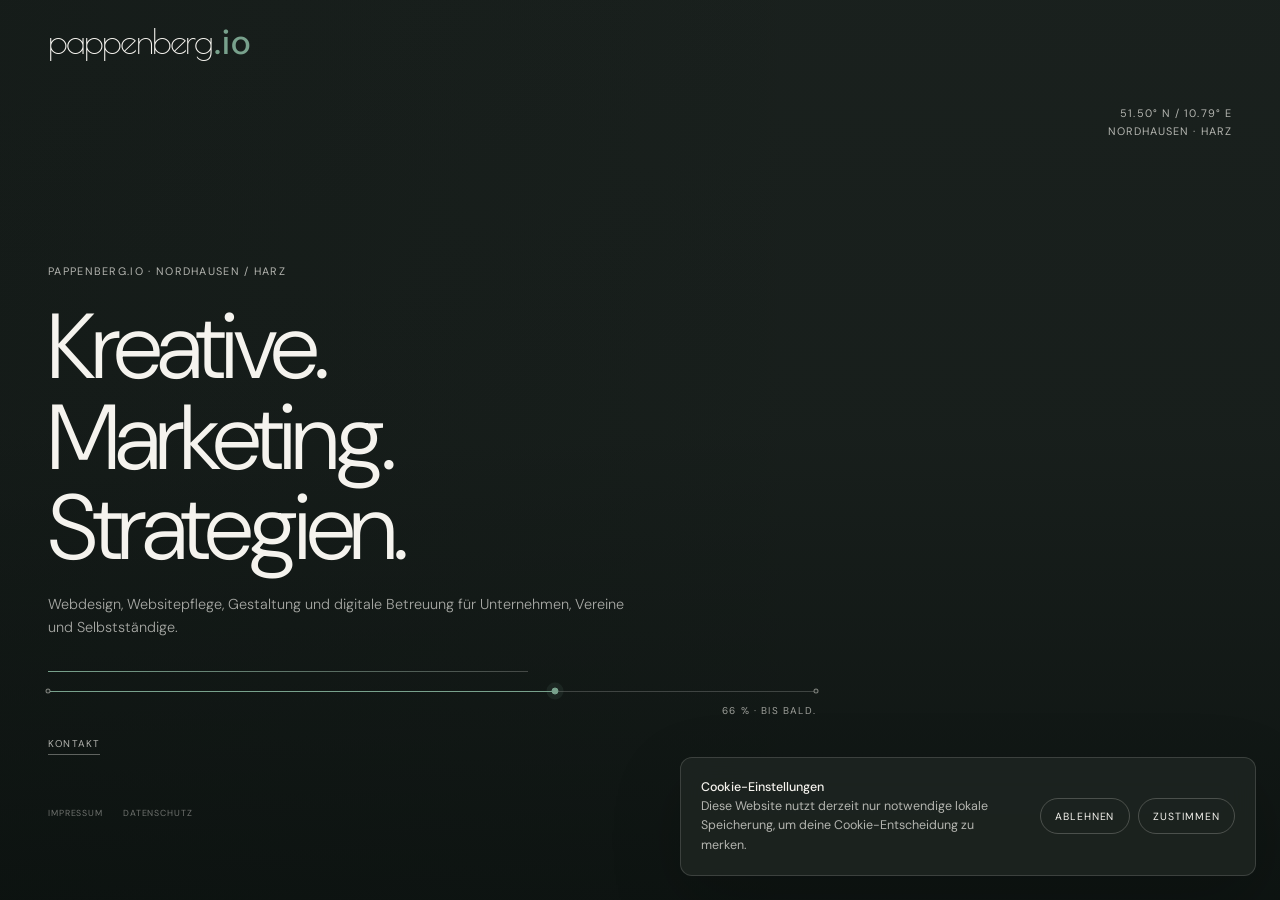
==== commit 4cf888d0: "Startseite umschalten: Introseite" ====
--- a/index.html
+++ b/index.html
@@ -117,14 +117,14 @@
         <h1 class="hero__count">Kreative. Marketing. Strategien.</h1>
         <p class="hero__seo-copy">Webdesign, Websitepflege, Gestaltung und digitale Betreuung für Unternehmen, Vereine und Selbstständige.</p>
         <div class="hero__rule" aria-hidden="true"></div>
-        <div class="build-progress" role="img" aria-label="Die neue Website befindet sich zu 60 Prozent in Arbeit">
+        <div class="build-progress" role="img" aria-label="Die neue Website befindet sich zu 66 Prozent in Arbeit">
           <span class="build-progress__track">
             <span class="build-progress__fill"></span>
             <span class="build-progress__point build-progress__point--start"></span>
             <span class="build-progress__point build-progress__point--now"></span>
             <span class="build-progress__point build-progress__point--end"></span>
           </span>
-          <span class="build-progress__message">60 % · Bis bald.</span>
+          <span class="build-progress__message">66 % · Bis bald.</span>
         </div>
         <div class="intro-contact" id="intro-contact">
           <button class="intro-contact__open" type="button" aria-expanded="false" aria-controls="intro-contact-form">Kontakt</button>
--- a/tooplate-exhibit-style.css
+++ b/tooplate-exhibit-style.css
@@ -212,7 +212,7 @@
 .build-progress__fill {
   position: absolute;
   inset: 0 auto auto 0;
-  width: 60%;
+  width: 66%;
   height: 1px;
   background: var(--primary);
   transform: scaleX(0);
@@ -233,7 +233,7 @@
 
 .build-progress__point--start { left: 0; }
 .build-progress__point--now {
-  left: 60%;
+  left: 66%;
   width: 7px;
   height: 7px;
   border-color: var(--primary);
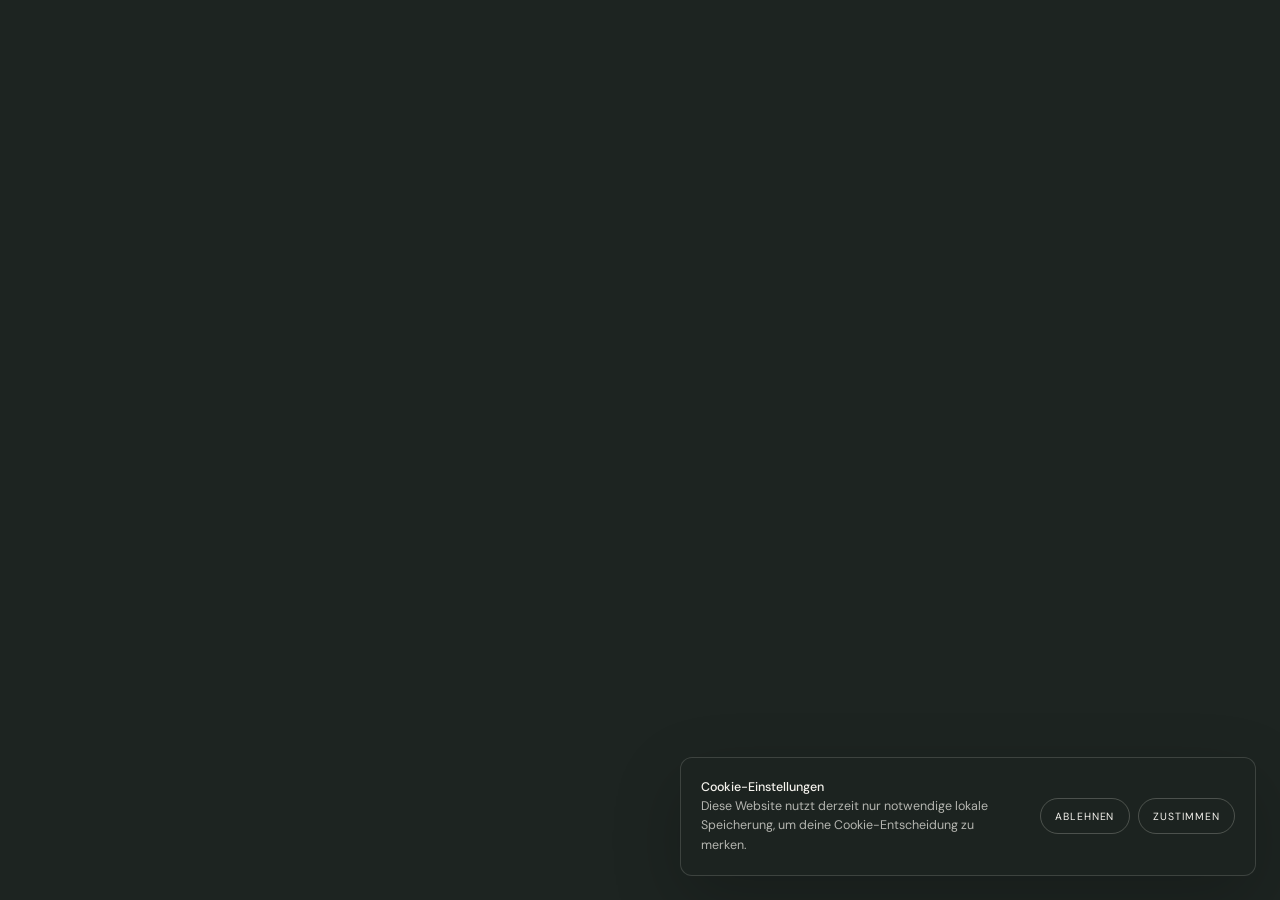
==== commit 7fd9eaf4: "Introseite als Startseite veröffentlichen" ====
--- a/index.html
+++ b/index.html
@@ -117,14 +117,14 @@
         <h1 class="hero__count">Kreative. Marketing. Strategien.</h1>
         <p class="hero__seo-copy">Webdesign, Websitepflege, Gestaltung und digitale Betreuung für Unternehmen, Vereine und Selbstständige.</p>
         <div class="hero__rule" aria-hidden="true"></div>
-        <div class="build-progress" role="img" aria-label="Die neue Website befindet sich zu 66 Prozent in Arbeit">
+        <div class="build-progress" role="img" aria-label="Die neue Website befindet sich zu 67 Prozent in Arbeit">
           <span class="build-progress__track">
             <span class="build-progress__fill"></span>
             <span class="build-progress__point build-progress__point--start"></span>
             <span class="build-progress__point build-progress__point--now"></span>
             <span class="build-progress__point build-progress__point--end"></span>
           </span>
-          <span class="build-progress__message">66 % · Bis bald.</span>
+          <span class="build-progress__message">67 % · Bis bald.</span>
         </div>
         <div class="intro-contact" id="intro-contact">
           <button class="intro-contact__open" type="button" aria-expanded="false" aria-controls="intro-contact-form">Kontakt</button>
--- a/tooplate-exhibit-style.css
+++ b/tooplate-exhibit-style.css
@@ -212,7 +212,7 @@
 .build-progress__fill {
   position: absolute;
   inset: 0 auto auto 0;
-  width: 66%;
+  width: 67%;
   height: 1px;
   background: var(--primary);
   transform: scaleX(0);
@@ -233,7 +233,7 @@
 
 .build-progress__point--start { left: 0; }
 .build-progress__point--now {
-  left: 66%;
+  left: 67%;
   width: 7px;
   height: 7px;
   border-color: var(--primary);
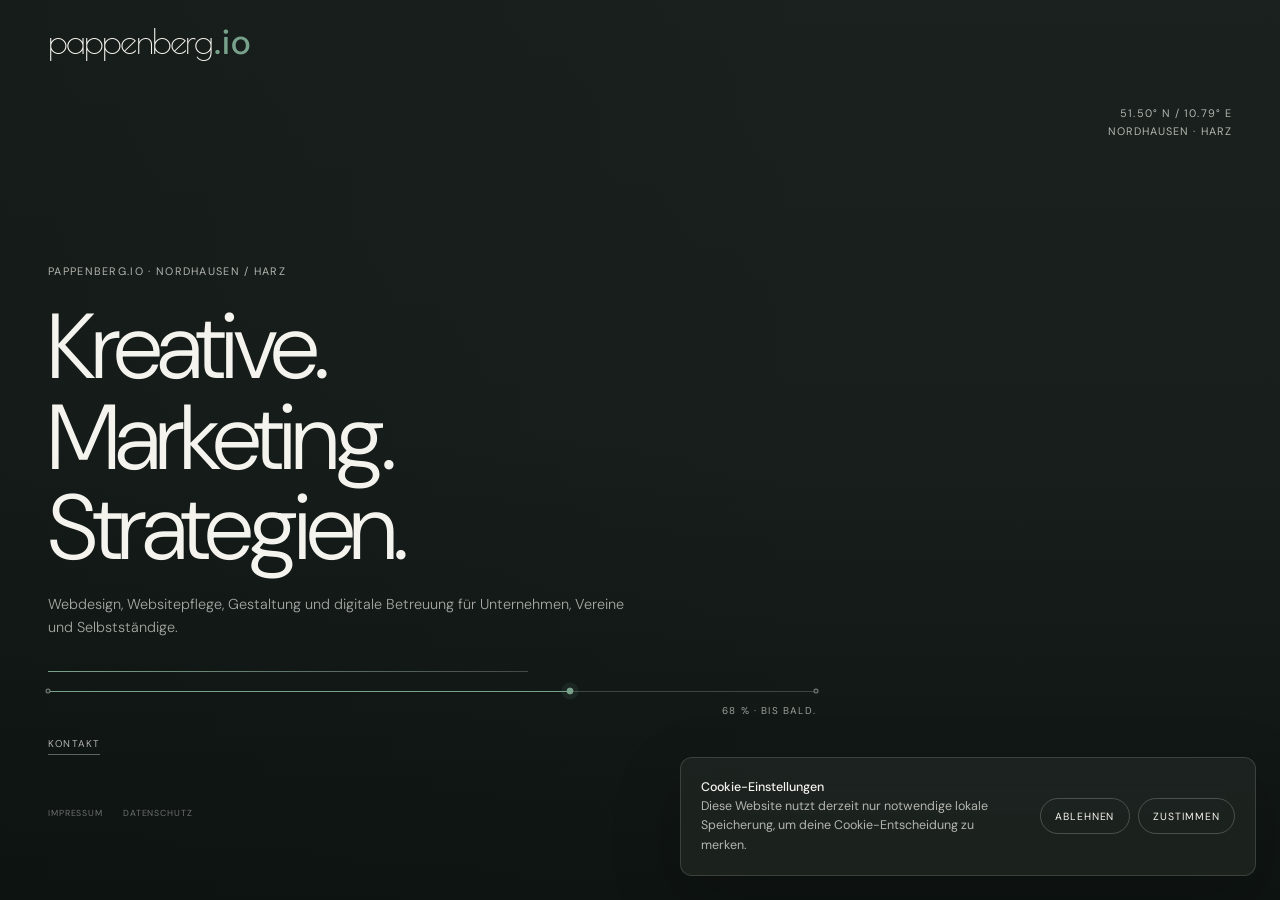
==== commit 3a86c085: "Introseite als Startseite veröffentlichen" ====
--- a/index.html
+++ b/index.html
@@ -117,14 +117,14 @@
         <h1 class="hero__count">Kreative. Marketing. Strategien.</h1>
         <p class="hero__seo-copy">Webdesign, Websitepflege, Gestaltung und digitale Betreuung für Unternehmen, Vereine und Selbstständige.</p>
         <div class="hero__rule" aria-hidden="true"></div>
-        <div class="build-progress" role="img" aria-label="Die neue Website befindet sich zu 67 Prozent in Arbeit">
+        <div class="build-progress" role="img" aria-label="Die neue Website befindet sich zu 68 Prozent in Arbeit">
           <span class="build-progress__track">
             <span class="build-progress__fill"></span>
             <span class="build-progress__point build-progress__point--start"></span>
             <span class="build-progress__point build-progress__point--now"></span>
             <span class="build-progress__point build-progress__point--end"></span>
           </span>
-          <span class="build-progress__message">67 % · Bis bald.</span>
+          <span class="build-progress__message">68 % · Bis bald.</span>
         </div>
         <div class="intro-contact" id="intro-contact">
           <button class="intro-contact__open" type="button" aria-expanded="false" aria-controls="intro-contact-form">Kontakt</button>
--- a/tooplate-exhibit-style.css
+++ b/tooplate-exhibit-style.css
@@ -212,7 +212,7 @@
 .build-progress__fill {
   position: absolute;
   inset: 0 auto auto 0;
-  width: 67%;
+  width: 68%;
   height: 1px;
   background: var(--primary);
   transform: scaleX(0);
@@ -233,7 +233,7 @@
 
 .build-progress__point--start { left: 0; }
 .build-progress__point--now {
-  left: 67%;
+  left: 68%;
   width: 7px;
   height: 7px;
   border-color: var(--primary);
